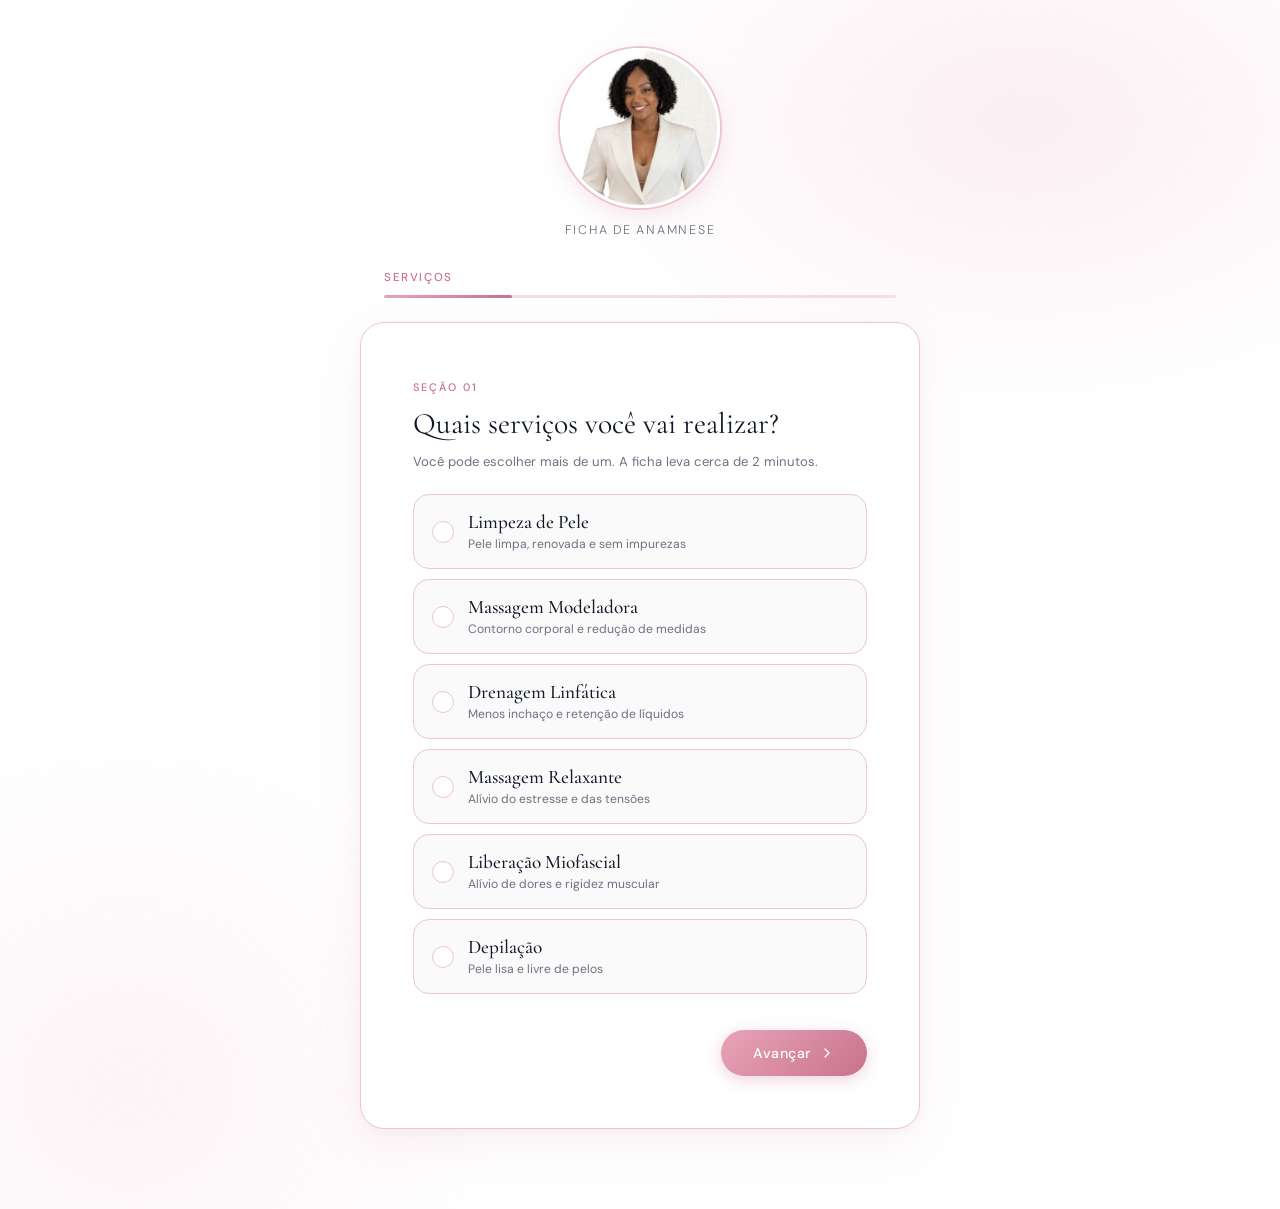
==== index.html @ cd848092 "Troca a logomarca do topo pela foto - Foto em círculo no mesmo tamanho da logo (160px), com borda ro" ====
<!DOCTYPE html>
<html lang="pt-BR">
<head>
  <meta charset="UTF-8" />
  <meta name="viewport" content="width=device-width, initial-scale=1.0" />
  <title>Anamnese — Viva Mais Bella</title>
  <link rel="preconnect" href="https://fonts.googleapis.com" />
  <link rel="preconnect" href="https://fonts.gstatic.com" crossorigin />
  <link href="https://fonts.googleapis.com/css2?family=Cormorant+Garamond:ital,wght@0,300;0,400;0,500;1,300;1,400&family=DM+Sans:wght@300;400;500&display=swap" rel="stylesheet" />
  <link rel="stylesheet" href="css/style.css" />
</head>
<body>
<div class="shell">

  <!-- HEADER -->
  <header>
    <img src="img/foto.jpg" alt="Viva Mais Bella" class="logo-img foto-img" />
    <p>Ficha de Anamnese</p>
    <p class="header-servicos" id="headerServicos"></p>
  </header>

  <!-- PROGRESS -->
  <div class="progress-wrap">
    <div class="progress-meta">
      <span class="progress-label" id="sectionName">Serviços</span>
      <span class="progress-count" id="stepCount"></span>
    </div>
    <div class="progress-track">
      <div class="progress-fill" id="progressFill" style="width:25%"></div>
    </div>
  </div>

  <!-- FORM -->
  <main>
    <div class="card" id="formCard">

      <!-- STEP 1 — Serviços -->
      <div class="step active" id="step1">
        <span class="section-tag">Seção 01</span>
        <h2>Quais serviços você vai realizar?</h2>
        <p class="step-hint">Você pode escolher mais de um. A ficha leva cerca de 2 minutos.</p>
        <div class="servicos-grid" id="servicosGrid"></div>
        <div class="btn-row">
          <button class="btn-next" onclick="avancar()">
            Avançar
            <svg viewBox="0 0 24 24" fill="none" stroke="currentColor" stroke-width="2" stroke-linecap="round" stroke-linejoin="round"><polyline points="9 18 15 12 9 6"/></svg>
          </button>
        </div>
      </div>

      <!-- STEP 2 — Dados Pessoais -->
      <div class="step" id="step2">
        <span class="section-tag">Seção 02</span>
        <h2>Dados Pessoais</h2>
        <div class="fields">
          <div class="field">
            <label>Nome completo <span class="req">*</span></label>
            <input type="text" id="nome" placeholder="Seu nome completo" autocomplete="name" />
          </div>
          <div class="field">
            <label>Idade <span class="req">*</span></label>
            <input type="number" id="idade" placeholder="Ex: 32" min="1" max="120" />
          </div>
          <div class="field">
            <label>Telefone / WhatsApp <span class="req">*</span></label>
            <input type="tel" id="telefone" placeholder="(85) 9 0000-0000" />
          </div>

          <div class="field-row-2">
            <div class="field">
              <label>Peso (kg)</label>
              <input type="number" id="peso" placeholder="Ex: 65" min="30" max="300" step="0.1" oninput="calcIMC()" />
            </div>
            <div class="field">
              <label>Altura (cm)</label>
              <input type="number" id="altura" placeholder="Ex: 165" min="100" max="250" oninput="calcIMC()" />
            </div>
          </div>
          <div class="imc-result" id="imcResult" style="display:none;">
            <span class="imc-label">IMC calculado:</span>
            <span class="imc-value" id="imcValue"></span>
            <span class="imc-class" id="imcClass"></span>
          </div>

        </div>
        <div class="btn-row">
          <button class="btn-back" onclick="voltar()">
            <svg viewBox="0 0 24 24" fill="none" stroke="currentColor" stroke-width="2" stroke-linecap="round" stroke-linejoin="round"><polyline points="15 18 9 12 15 6"/></svg>
            Voltar
          </button>
          <button class="btn-next" onclick="avancar()">
            Avançar
            <svg viewBox="0 0 24 24" fill="none" stroke="currentColor" stroke-width="2" stroke-linecap="round" stroke-linejoin="round"><polyline points="9 18 15 12 9 6"/></svg>
          </button>
        </div>
      </div>

      <!-- STEP 3 — Ficha Geral -->
      <div class="step" id="step3">
        <span class="section-tag">Seção 03</span>
        <h2>Ficha Geral de Saúde</h2>
        <p class="incentivo"></p>
        <div class="fields">
          <div id="fichaGeral" class="fields"></div>
        </div>
        <div class="btn-row">
          <button class="btn-back" onclick="voltar()">
            <svg viewBox="0 0 24 24" fill="none" stroke="currentColor" stroke-width="2" stroke-linecap="round" stroke-linejoin="round"><polyline points="15 18 9 12 15 6"/></svg>
            Voltar
          </button>
          <button class="btn-next" onclick="avancar()">
            Avançar
            <svg viewBox="0 0 24 24" fill="none" stroke="currentColor" stroke-width="2" stroke-linecap="round" stroke-linejoin="round"><polyline points="9 18 15 12 9 6"/></svg>
          </button>
        </div>
      </div>

      <!-- STEP 4 — Perguntas do serviço -->
      <div class="step" id="step4">
        <span class="section-tag">Seção 04</span>
        <h2>Sobre o seu atendimento</h2>
        <p class="incentivo"></p>
        <div class="fields">
          <div id="perguntasServicos" class="fields"></div>

          <div class="pagina" id="paginaFinal" data-titulo="Finalização">
          <div class="field produtos-field" id="produtosField" style="display:none;">
            <div class="produtos-banner">
              <div class="produtos-banner-icon">💧</div>
              <div class="produtos-banner-text">
                <strong>Você gostaria de conhecer alguns produtos que vão te ajudar no seu estágio de retenção hídrica e sobrepeso?</strong>
                <span>Nossa consultora pode te indicar soluções personalizadas.</span>
              </div>
            </div>
            <div class="pills" style="margin-top: 12px;">
              <label class="pill"><input type="radio" name="interesseProdutos" value="Sim" data-cond="condProdutos" /><label>Sim, quero conhecer!</label></label>
              <label class="pill"><input type="radio" name="interesseProdutos" value="Não" data-cond="condProdutos" /><label>Não, obrigada</label></label>
            </div>
            <div class="conditional" id="condProdutos">
              <div class="parabens-msg" style="font-size: 0.95rem; font-family: 'DM Sans', sans-serif; font-style: normal; font-weight: 500; color: #1a1a1a;">Ótimo! Nossa consultora vai te apresentar opções personalizadas para você 💜</div>
            </div>
          </div>

          <label class="consent">
            <input type="checkbox" id="consentimento" name="consentimento" value="Aceito" />
            <span>Declaro que as informações prestadas nesta ficha são verdadeiras e que não omiti nenhuma condição de saúde. Autorizo a Viva Mais Bella a utilizar estes dados exclusivamente para avaliação e realização do meu atendimento, conforme a Lei Geral de Proteção de Dados (Lei 13.709/2018). Estou ciente de que devo comunicar qualquer alteração no meu estado de saúde. <span class="req">*</span></span>
          </label>
          <div class="field assinatura-field">
            <label>Digite seu nome completo como assinatura <span class="req">*</span></label>
            <input type="text" id="assinatura" placeholder="Seu nome completo" autocomplete="name" />
          </div>
          </div>
        </div>
        <div class="btn-row">
          <button class="btn-back" onclick="voltar()">
            <svg viewBox="0 0 24 24" fill="none" stroke="currentColor" stroke-width="2" stroke-linecap="round" stroke-linejoin="round"><polyline points="15 18 9 12 15 6"/></svg>
            Voltar
          </button>
          <button class="btn-next" onclick="avancar()">
            <span id="btnFinalLabel">Avançar</span>
            <svg viewBox="0 0 24 24" fill="none" stroke="currentColor" stroke-width="2" stroke-linecap="round" stroke-linejoin="round"><polyline points="9 18 15 12 9 6"/></svg>
          </button>
        </div>
      </div>

      <!-- STEP CONFIRM -->
      <div class="step" id="stepConfirm">
        <div class="confirm-header">
          <div class="confirm-icon">
            <svg viewBox="0 0 24 24"><polyline points="20 6 9 17 4 12"/></svg>
          </div>
          <h2>Tudo pronto!</h2>
          <p>Revise suas respostas abaixo e envie pelo WhatsApp para a Viva Mais Bella. Se quiser, envie também a ficha em PDF.</p>
        </div>

        <div class="summary" id="summaryContent"></div>

        <div class="btn-row">
          <button class="btn-back" onclick="voltar()">
            <svg viewBox="0 0 24 24" fill="none" stroke="currentColor" stroke-width="2" stroke-linecap="round" stroke-linejoin="round"><polyline points="15 18 9 12 15 6"/></svg>
            Editar
          </button>
          <button class="btn-whatsapp" onclick="sendWhatsApp()">
            <svg viewBox="0 0 24 24" xmlns="http://www.w3.org/2000/svg"><path d="M17.472 14.382c-.297-.149-1.758-.867-2.03-.967-.273-.099-.471-.148-.67.15-.197.297-.767.966-.94 1.164-.173.199-.347.223-.644.075-.297-.15-1.255-.463-2.39-1.475-.883-.788-1.48-1.761-1.653-2.059-.173-.297-.018-.458.13-.606.134-.133.298-.347.446-.52.149-.174.198-.298.298-.497.099-.198.05-.371-.025-.52-.075-.149-.669-1.612-.916-2.207-.242-.579-.487-.5-.669-.51-.173-.008-.371-.01-.57-.01-.198 0-.52.074-.792.372-.272.297-1.04 1.016-1.04 2.479 0 1.462 1.065 2.875 1.213 3.074.149.198 2.096 3.2 5.077 4.487.709.306 1.262.489 1.694.625.712.227 1.36.195 1.871.118.571-.085 1.758-.719 2.006-1.413.248-.694.248-1.289.173-1.413-.074-.124-.272-.198-.57-.347m-5.421 7.403h-.004a9.87 9.87 0 01-5.031-1.378l-.361-.214-3.741.982.998-3.648-.235-.374a9.86 9.86 0 01-1.51-5.26c.001-5.45 4.436-9.884 9.888-9.884 2.64 0 5.122 1.03 6.988 2.898a9.825 9.825 0 012.893 6.994c-.003 5.45-4.437 9.884-9.885 9.884m8.413-18.297A11.815 11.815 0 0012.05 0C5.495 0 .16 5.335.157 11.892c0 2.096.547 4.142 1.588 5.945L.057 24l6.305-1.654a11.882 11.882 0 005.683 1.448h.005c6.554 0 11.89-5.335 11.893-11.893a11.821 11.821 0 00-3.48-8.413z"/></svg>
            Enviar pelo WhatsApp
          </button>
        </div>
        <button class="btn-pdf" id="btnPdf" onclick="enviarPDF()">
          <svg viewBox="0 0 24 24" fill="none" stroke="currentColor" stroke-width="2" stroke-linecap="round" stroke-linejoin="round"><path d="M14 2H6a2 2 0 0 0-2 2v16a2 2 0 0 0 2 2h12a2 2 0 0 0 2-2V8z"/><polyline points="14 2 14 8 20 8"/><line x1="12" y1="12" x2="12" y2="18"/><polyline points="9 15 12 18 15 15"/></svg>
          <span>Enviar ficha em PDF</span>
        </button>
      </div>

    </div><!-- /.card -->
  </main>

</div><!-- /.shell -->

<!-- AVISO DE PERGUNTAS EM BRANCO -->
<div class="modal" id="modalBranco" role="dialog" aria-modal="true" aria-labelledby="modalBrancoTitulo">
  <div class="modal-box">
    <h3 id="modalBrancoTitulo">Ficaram perguntas sem resposta</h3>
    <p id="modalBrancoTexto"></p>
    <div class="modal-actions">
      <button class="btn-next" onclick="irParaPrimeiraEmBranco()">Voltar e responder</button>
      <button class="btn-back" onclick="continuarAssim()">Continuar assim</button>
    </div>
  </div>
</div>

<!-- TOAST -->
<div class="toast" id="toast"></div>

<script src="js/servicos.js"></script>
<script src="js/script.js"></script>
</body>
</html>
---- css/style.css ----
*, *::before, *::after { box-sizing: border-box; margin: 0; padding: 0; }

    :root {
      --rose: #e8a4b8;
      --rose-light: #f5dce6;
      --rose-pale: #fdf0f5;
      --rose-deep: #c8728e;
      --rose-border: #ecc5d4;
      --white: #ffffff;
      --off-white: #fafafa;
      --gray-100: #f4f4f5;
      --gray-300: #d1d5db;
      --gray-500: #6b7280;
      --gray-700: #374151;
      --gray-900: #111827;
      --radius: 16px;
      --radius-sm: 10px;
      --shadow: 0 1px 3px rgba(200,114,142,0.08), 0 8px 32px rgba(200,114,142,0.10);
      --shadow-card: 0 2px 8px rgba(200,114,142,0.06), 0 16px 48px rgba(200,114,142,0.10);
    }

    html, body {
      height: 100%;
      font-family: 'DM Sans', sans-serif;
      background: var(--white);
      color: var(--gray-900);
      -webkit-font-smoothing: antialiased;
    }

    /* ─── LAYOUT ─── */
    .shell {
      min-height: 100vh;
      display: flex;
      flex-direction: column;
      background:
        radial-gradient(ellipse 60% 40% at 80% 10%, rgba(232,164,184,0.18) 0%, transparent 60%),
        radial-gradient(ellipse 50% 50% at 10% 90%, rgba(232,164,184,0.12) 0%, transparent 60%),
        var(--white);
    }

    /* ─── HEADER ─── */
    header {
      text-align: center;
      padding: 48px 24px 0;
    }

    .logo-img {
      width: auto;
      height: 160px;
      object-fit: contain;
      display: block;
      margin: 0 auto 4px;
    }

    .foto-img {
      width: 160px;
      height: 160px;
      object-fit: cover;
      object-position: 50% 12%;
      border-radius: 50%;
      border: 3px solid var(--white);
      box-shadow: 0 0 0 2px var(--rose-border), 0 8px 24px rgba(200,114,142,0.18);
      margin-bottom: 14px;
    }

    header p {
      font-size: 0.78rem;
      color: var(--gray-500);
      letter-spacing: 0.14em;
      text-transform: uppercase;
      margin-top: 2px;
      font-weight: 300;
    }

    /* ─── PROGRESS ─── */
    .progress-wrap {
      padding: 32px 24px 0;
      max-width: 560px;
      margin: 0 auto;
      width: 100%;
    }

    .progress-meta {
      display: flex;
      justify-content: space-between;
      align-items: center;
      margin-bottom: 10px;
    }

    .progress-label {
      font-size: 0.72rem;
      letter-spacing: 0.14em;
      text-transform: uppercase;
      color: var(--rose-deep);
      font-weight: 500;
    }

    .progress-count {
      font-size: 0.72rem;
      color: var(--gray-500);
      letter-spacing: 0.06em;
    }

    .progress-track {
      width: 100%;
      height: 3px;
      background: var(--rose-light);
      border-radius: 99px;
      overflow: hidden;
    }

    .progress-fill {
      height: 100%;
      background: linear-gradient(90deg, var(--rose), var(--rose-deep));
      border-radius: 99px;
      transition: width 0.5s cubic-bezier(.4,0,.2,1);
    }

    /* ─── CARD ─── */
    main {
      flex: 1;
      display: flex;
      align-items: flex-start;
      justify-content: center;
      padding: 24px 24px 80px;
    }

    .card {
      background: var(--white);
      border: 1px solid var(--rose-border);
      border-radius: 24px;
      box-shadow: var(--shadow-card);
      padding: clamp(32px, 6vw, 52px);
      width: 100%;
      max-width: 560px;
      animation: cardIn 0.4s cubic-bezier(.4,0,.2,1);
    }

    @keyframes cardIn {
      from { opacity: 0; transform: translateY(18px); }
      to   { opacity: 1; transform: translateY(0); }
    }

    .section-tag {
      display: inline-block;
      font-size: 0.68rem;
      letter-spacing: 0.18em;
      text-transform: uppercase;
      color: var(--rose-deep);
      font-weight: 500;
      margin-bottom: 12px;
    }

    .card h2 {
      font-family: 'Cormorant Garamond', serif;
      font-weight: 400;
      font-size: clamp(1.45rem, 3.5vw, 1.85rem);
      line-height: 1.25;
      color: var(--gray-900);
      margin-bottom: 32px;
    }

    /* ─── FORM FIELDS ─── */
    .fields { display: flex; flex-direction: column; gap: 22px; }

    .field { display: flex; flex-direction: column; gap: 7px; }

    .field label {
      font-size: 1rem;
      font-weight: 500;
      line-height: 1.4;
      letter-spacing: 0.01em;
      color: var(--gray-700);
    }

    .field label .req { color: var(--rose-deep); margin-left: 2px; font-size: 0.75rem; }

    input[type="text"],
    input[type="number"],
    input[type="tel"],
    textarea {
      width: 100%;
      border: 1.5px solid var(--rose-border);
      border-radius: var(--radius-sm);
      padding: 12px 16px;
      font-family: 'DM Sans', sans-serif;
      font-size: 0.92rem;
      color: var(--gray-900);
      background: var(--off-white);
      outline: none;
      transition: border-color 0.2s, box-shadow 0.2s, background 0.2s;
      resize: none;
    }

    input[type="text"]:focus,
    input[type="number"]:focus,
    input[type="tel"]:focus,
    textarea:focus {
      border-color: var(--rose);
      background: var(--white);
      box-shadow: 0 0 0 3px rgba(232,164,184,0.18);
    }

    textarea { min-height: 100px; line-height: 1.55; }

    input::placeholder, textarea::placeholder { color: var(--gray-300); }

    /* ─── RADIO / CHECK PILLS ─── */
    .pills { display: flex; flex-wrap: wrap; gap: 8px; }

    .pill input { display: none; }

    .pill label {
      display: inline-block;
      padding: 9px 18px;
      border: 1.5px solid var(--rose-border);
      border-radius: 99px;
      font-size: 0.92rem;
      font-weight: 400;
      color: var(--gray-700);
      cursor: pointer;
      background: var(--off-white);
      transition: all 0.18s;
      user-select: none;
    }

    .pill input:checked + label {
      background: linear-gradient(135deg, var(--rose-light), rgba(232,164,184,0.35));
      border-color: var(--rose);
      color: var(--rose-deep);
      font-weight: 500;
      box-shadow: 0 2px 8px rgba(200,114,142,0.15);
    }

    .pill label:hover { border-color: var(--rose); background: var(--rose-pale); }

    /* ─── 2-COL FIELD ROW ─── */
    .field-row-2 {
      display: grid;
      grid-template-columns: 1fr 1fr;
      gap: 16px;
    }

    /* ─── IMC RESULT ─── */
    .imc-result {
      display: flex;
      align-items: center;
      gap: 8px;
      padding: 10px 16px;
      background: linear-gradient(135deg, var(--rose-pale), rgba(232,164,184,0.12));
      border: 1.5px solid var(--rose-border);
      border-radius: var(--radius-sm);
      flex-wrap: wrap;
    }

    .imc-label {
      font-size: 0.78rem;
      color: var(--gray-500);
    }

    .imc-value {
      font-size: 0.92rem;
      font-weight: 600;
      color: var(--rose-deep);
      font-family: 'Cormorant Garamond', serif;
      font-size: 1.1rem;
    }

    .imc-class {
      font-size: 0.75rem;
      color: var(--gray-700);
      background: var(--rose-light);
      padding: 3px 10px;
      border-radius: 99px;
    }

    /* ─── PRODUTOS BANNER ─── */
    .produtos-banner {
      display: flex;
      align-items: flex-start;
      gap: 14px;
      padding: 16px 18px;
      background: linear-gradient(135deg, rgba(232,164,184,0.14), rgba(200,114,142,0.08));
      border: 1.5px solid var(--rose-border);
      border-radius: var(--radius-sm);
    }

    .produtos-banner-icon {
      font-size: 1.6rem;
      line-height: 1;
      flex-shrink: 0;
      margin-top: 2px;
    }

    .produtos-banner-text {
      display: flex;
      flex-direction: column;
      gap: 4px;
    }

    .produtos-banner-text strong {
      font-size: 0.84rem;
      font-weight: 500;
      color: var(--gray-900);
      line-height: 1.45;
    }

    .produtos-banner-text span {
      font-size: 0.75rem;
      color: var(--gray-500);
    }

    /* ─── SERVIÇOS ─── */
    header .header-servicos {
      margin-top: 8px;
      font-size: 0.74rem;
      letter-spacing: 0.06em;
      text-transform: none;
      color: var(--rose-deep);
      font-weight: 400;
    }

    .header-servicos:empty { display: none; }

    .step-hint {
      margin: -22px 0 24px;
      font-size: 0.82rem;
      color: var(--gray-500);
    }

    .servicos-grid { display: flex; flex-direction: column; gap: 10px; }

    .servico-card {
      display: flex;
      align-items: center;
      gap: 14px;
      padding: 16px 18px;
      border: 1.5px solid var(--rose-border);
      border-radius: var(--radius);
      background: var(--off-white);
      cursor: pointer;
      user-select: none;
      transition: all 0.18s;
    }

    .servico-card:hover { border-color: var(--rose); background: var(--rose-pale); }

    .servico-card input { display: none; }

    .servico-check {
      width: 22px; height: 22px;
      flex-shrink: 0;
      border: 1.5px solid var(--rose-border);
      border-radius: 50%;
      background: var(--white);
      display: flex; align-items: center; justify-content: center;
      transition: all 0.18s;
    }

    .servico-check::after {
      content: '';
      width: 6px; height: 11px;
      border: solid white;
      border-width: 0 2px 2px 0;
      transform: rotate(45deg) translate(-1px, -1px);
      opacity: 0;
    }

    .servico-text { display: flex; flex-direction: column; gap: 2px; }

    .servico-nome {
      font-family: 'Cormorant Garamond', serif;
      font-size: 1.2rem;
      font-weight: 500;
      color: var(--gray-900);
      line-height: 1.2;
    }

    .servico-desc { font-size: 0.76rem; color: var(--gray-500); }

    .servico-card.selected {
      background: linear-gradient(135deg, var(--rose-light), rgba(232,164,184,0.30));
      border-color: var(--rose);
      box-shadow: 0 2px 10px rgba(200,114,142,0.15);
    }

    .servico-card.selected .servico-check {
      background: linear-gradient(135deg, var(--rose), var(--rose-deep));
      border-color: var(--rose-deep);
    }

    .servico-card.selected .servico-check::after { opacity: 1; }

    .servico-card.selected .servico-nome { color: var(--rose-deep); }

    .servico-bloco {
      border-top: 1px solid var(--rose-border);
      padding-top: 20px;
    }

    .servico-bloco-title {
      font-family: 'Cormorant Garamond', serif;
      font-size: 1.25rem;
      font-style: italic;
      color: var(--rose-deep);
      margin-bottom: 16px;
    }

    /* ─── TERMO DE CONSENTIMENTO ─── */
    .consent {
      display: flex;
      align-items: flex-start;
      gap: 12px;
      padding: 16px 18px;
      background: var(--rose-pale);
      border: 1.5px solid var(--rose-border);
      border-radius: var(--radius-sm);
      font-size: 0.88rem;
      line-height: 1.55;
      color: var(--gray-700);
      cursor: pointer;
    }

    .consent input {
      flex-shrink: 0;
      width: 18px; height: 18px;
      margin-top: 2px;
      accent-color: var(--rose-deep);
      cursor: pointer;
    }

    .consent .req { color: var(--rose-deep); }

    /* ─── CONDITIONAL FIELD ─── */
    .conditional {
      overflow: hidden;
      max-height: 0;
      opacity: 0;
      transition: max-height 0.35s cubic-bezier(.4,0,.2,1), opacity 0.3s ease, margin 0.3s;
      margin-top: 0;
    }

    .conditional.visible {
      max-height: 200px;
      opacity: 1;
      margin-top: 4px;
    }

    .parabens-msg {
      display: inline-block;
      margin-top: 10px;
      padding: 12px 20px;
      background: linear-gradient(135deg, var(--rose-pale), var(--rose-light));
      border: 1.5px solid var(--rose-border);
      border-radius: var(--radius-sm);
      font-family: 'Cormorant Garamond', serif;
      font-size: 1.1rem;
      font-style: italic;
      color: #1a1a1a;
      letter-spacing: 0.02em;
    }

    /* ─── BUTTONS ─── */
    .btn-row {
      display: flex;
      gap: 12px;
      margin-top: 36px;
      align-items: center;
    }

    .btn-back {
      display: flex;
      align-items: center;
      gap: 6px;
      background: none;
      border: none;
      color: var(--gray-500);
      font-family: 'DM Sans', sans-serif;
      font-size: 0.85rem;
      cursor: pointer;
      padding: 8px 0;
      transition: color 0.15s;
    }

    .btn-back:hover { color: var(--rose-deep); }
    .btn-back svg { width: 16px; height: 16px; }

    .btn-next {
      margin-left: auto;
      display: inline-flex;
      align-items: center;
      gap: 8px;
      background: linear-gradient(135deg, var(--rose), var(--rose-deep));
      color: white;
      border: none;
      border-radius: 99px;
      padding: 14px 32px;
      font-family: 'DM Sans', sans-serif;
      font-size: 0.88rem;
      font-weight: 500;
      letter-spacing: 0.04em;
      cursor: pointer;
      box-shadow: 0 4px 16px rgba(200,114,142,0.30);
      transition: transform 0.15s, box-shadow 0.15s, opacity 0.15s;
    }

    .btn-next:hover {
      transform: translateY(-1px);
      box-shadow: 0 6px 24px rgba(200,114,142,0.40);
    }

    .btn-next:active { transform: translateY(0); }

    .btn-next svg { width: 16px; height: 16px; }

    .btn-whatsapp {
      margin-left: auto;
      display: inline-flex;
      align-items: center;
      gap: 10px;
      background: #25d366;
      color: white;
      border: none;
      border-radius: 99px;
      padding: 14px 32px;
      font-family: 'DM Sans', sans-serif;
      font-size: 0.88rem;
      font-weight: 500;
      cursor: pointer;
      box-shadow: 0 4px 16px rgba(37,211,102,0.28);
      transition: transform 0.15s, box-shadow 0.15s;
    }

    .btn-whatsapp:hover {
      transform: translateY(-1px);
      box-shadow: 0 6px 24px rgba(37,211,102,0.40);
    }

    .btn-whatsapp svg { width: 18px; height: 18px; fill: white; }

    /* ─── CONFIRMATION SCREEN ─── */
    .confirm-header {
      text-align: center;
      margin-bottom: 32px;
    }

    .confirm-icon {
      width: 64px; height: 64px;
      border-radius: 50%;
      background: linear-gradient(135deg, var(--rose-light), var(--rose));
      display: flex; align-items: center; justify-content: center;
      margin: 0 auto 20px;
    }

    .confirm-icon svg { width: 28px; height: 28px; stroke: white; fill: none; stroke-width: 2; stroke-linecap: round; stroke-linejoin: round; }

    .confirm-header h2 {
      font-family: 'Cormorant Garamond', serif;
      font-weight: 400;
      font-size: 1.7rem;
      color: var(--gray-900);
      margin-bottom: 8px;
    }

    .confirm-header p {
      font-size: 0.85rem;
      color: var(--gray-500);
      line-height: 1.6;
    }

    .summary { display: flex; flex-direction: column; gap: 0; }

    .summary-section {
      border-top: 1px solid var(--rose-border);
      padding: 16px 0;
    }

    .summary-section:last-child { border-bottom: 1px solid var(--rose-border); }

    .summary-section-title {
      font-size: 0.68rem;
      letter-spacing: 0.16em;
      text-transform: uppercase;
      color: var(--rose-deep);
      font-weight: 500;
      margin-bottom: 10px;
    }

    .summary-row {
      display: flex;
      gap: 12px;
      margin-bottom: 6px;
      align-items: baseline;
    }

    .summary-q {
      font-size: 0.78rem;
      color: var(--gray-500);
      min-width: 160px;
      flex-shrink: 0;
      line-height: 1.45;
    }

    .summary-a {
      font-size: 0.82rem;
      color: var(--gray-800);
      font-weight: 500;
      line-height: 1.45;
    }

    /* ─── TOAST ─── */
    .toast {
      position: fixed;
      bottom: 28px; left: 50%;
      transform: translateX(-50%) translateY(80px);
      background: var(--gray-900);
      color: white;
      font-size: 0.82rem;
      padding: 12px 24px;
      border-radius: 99px;
      letter-spacing: 0.03em;
      opacity: 0;
      transition: transform 0.35s cubic-bezier(.4,0,.2,1), opacity 0.35s;
      z-index: 100;
      pointer-events: none;
      white-space: nowrap;
    }

    .toast.show {
      transform: translateX(-50%) translateY(0);
      opacity: 1;
    }

    /* ─── HIDE/SHOW ─── */
    .step { display: none; }
    .step.active { display: block; }

    /* ─── RESPONSIVE ─── */
    @media (max-width: 480px) {
      .card { padding: 28px 22px; border-radius: 20px; }
      .summary-q { min-width: 110px; font-size: 0.73rem; }
      .btn-row { flex-wrap: wrap; }
      .btn-whatsapp, .btn-next { margin-left: 0; width: 100%; justify-content: center; }
      .btn-back { order: -1; }
    }

    /* ─── PÁGINAS DE 3 EM 3 ─── */
    .pagina { display: none; }
    .pagina.active { display: block; animation: cardIn 0.3s cubic-bezier(.4,0,.2,1); }
    .pagina > .servico-bloco-title { margin-bottom: 20px; }

    /* ─── TEMAS, INCENTIVO E "NENHUMA DAS ANTERIORES" ─── */
    .tema-title {
      font-family: 'Cormorant Garamond', serif;
      font-size: 1.3rem;
      font-style: italic;
      color: var(--rose-deep);
      margin-bottom: 20px;
    }

    .incentivo {
      margin: -18px 0 24px;
      font-size: 0.92rem;
      color: var(--gray-700);
    }

    .incentivo:empty { display: none; }

    .btn-nenhuma {
      margin-top: 24px;
      width: 100%;
      padding: 12px 18px;
      border: 1.5px dashed var(--rose);
      border-radius: 99px;
      background: var(--rose-pale);
      color: var(--rose-deep);
      font-family: 'DM Sans', sans-serif;
      font-size: 0.92rem;
      font-weight: 500;
      cursor: pointer;
      transition: background 0.15s, border-style 0.15s;
    }

    .btn-nenhuma:hover { background: var(--rose-light); border-style: solid; }

    .field.em-branco > label::after {
      content: 'Sem resposta';
      margin-left: 8px;
      padding: 2px 8px;
      border-radius: 99px;
      background: var(--rose-light);
      color: var(--rose-deep);
      font-size: 0.7rem;
      font-weight: 500;
      vertical-align: middle;
    }

    .assinatura-field { margin-top: 4px; }

    /* ─── AVISO DE PERGUNTAS EM BRANCO ─── */
    .modal {
      position: fixed; inset: 0;
      display: none;
      align-items: center; justify-content: center;
      padding: 24px;
      background: rgba(17,24,39,0.45);
      z-index: 200;
    }

    .modal.show { display: flex; }

    .modal-box {
      width: 100%; max-width: 400px;
      background: var(--white);
      border-radius: 20px;
      padding: 28px 24px 22px;
      box-shadow: var(--shadow-card);
      animation: cardIn 0.25s cubic-bezier(.4,0,.2,1);
    }

    .modal-box h3 {
      font-family: 'Cormorant Garamond', serif;
      font-weight: 500;
      font-size: 1.45rem;
      margin-bottom: 8px;
    }

    .modal-box p { font-size: 0.92rem; color: var(--gray-700); line-height: 1.55; }

    .modal-actions { display: flex; flex-direction: column; gap: 8px; margin-top: 22px; }
    .modal-actions .btn-next { margin-left: 0; justify-content: center; }
    .modal-actions .btn-back { justify-content: center; }

    /* ─── ATENÇÃO NO RESUMO E BOTÃO PDF ─── */
    .summary-destaque {
      background: var(--rose-pale);
      border: 1.5px solid var(--rose);
      border-radius: var(--radius-sm);
      padding: 14px 16px;
      margin-bottom: 12px;
    }

    .summary-destaque + .summary-section { border-top: none; }

    .btn-pdf {
      margin-top: 12px;
      width: 100%;
      display: inline-flex; align-items: center; justify-content: center; gap: 8px;
      padding: 13px 24px;
      border: 1.5px solid var(--rose);
      border-radius: 99px;
      background: var(--white);
      color: var(--rose-deep);
      font-family: 'DM Sans', sans-serif;
      font-size: 0.88rem;
      font-weight: 500;
      cursor: pointer;
      transition: background 0.15s;
    }

    .btn-pdf:hover { background: var(--rose-pale); }
    .btn-pdf:disabled { opacity: 0.6; cursor: wait; }
    .btn-pdf svg { width: 18px; height: 18px; }
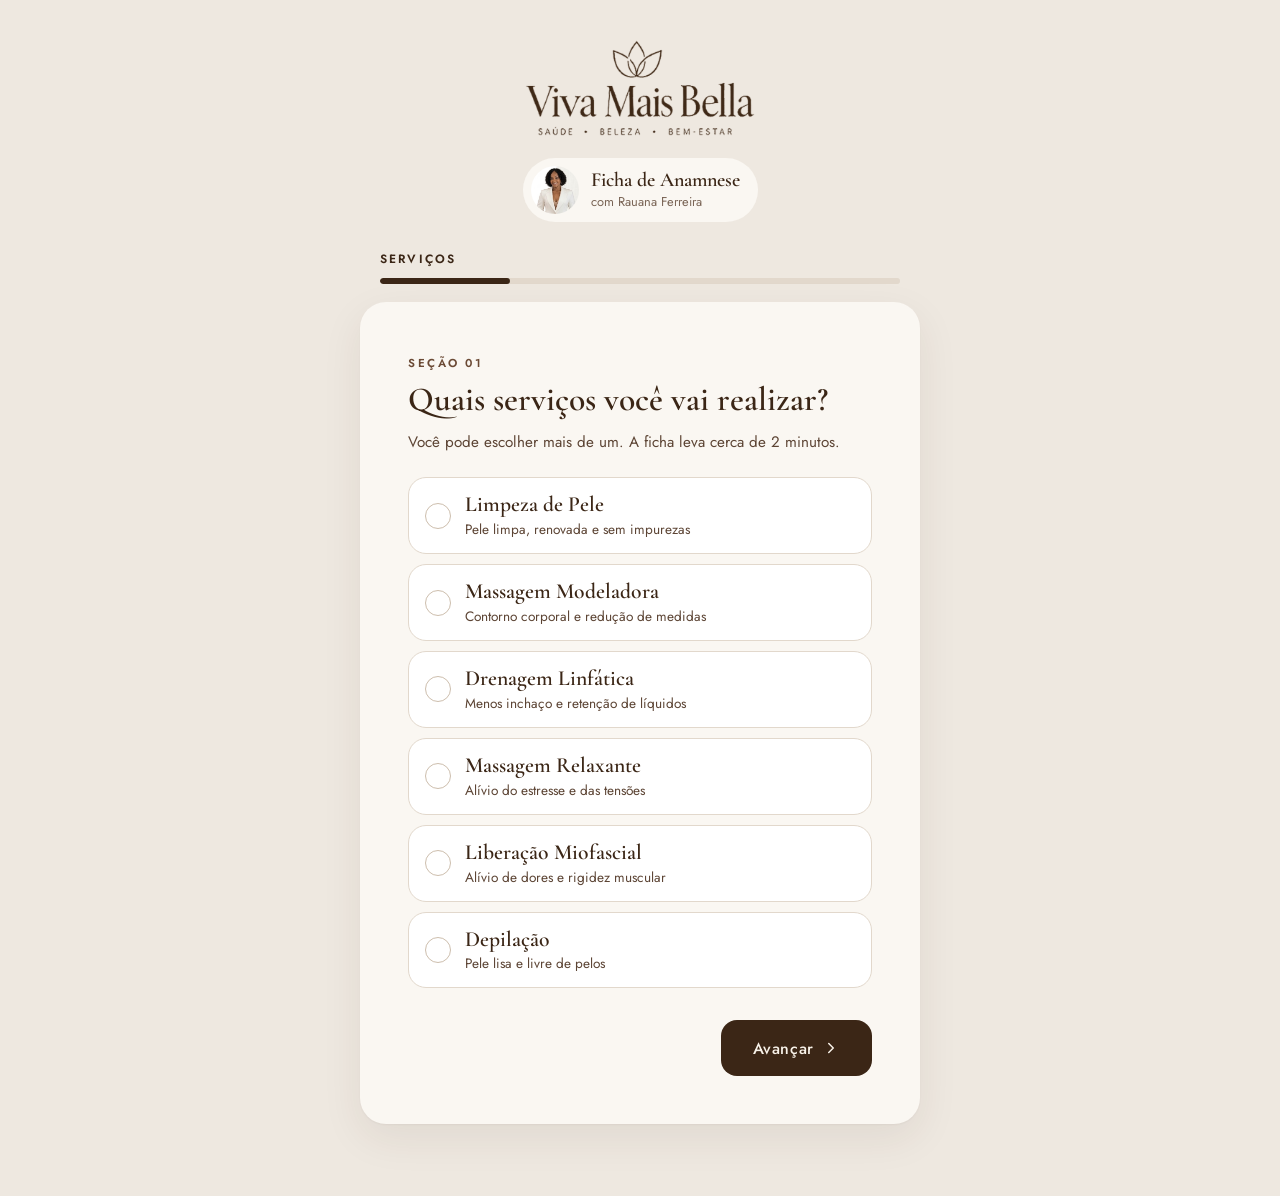
==== commit 80c7f5fa: "Aplica a identidade visual do app de acompanhamento na ficha - Paleta Linho (cacau, caramelo, linho)" ====
--- a/index.html
+++ b/index.html
@@ -1,12 +1,12 @@
 <!DOCTYPE html>
-<html lang="pt-BR">
+<html lang="pt-BR" data-paleta="linho">
 <head>
   <meta charset="UTF-8" />
   <meta name="viewport" content="width=device-width, initial-scale=1.0" />
   <title>Anamnese — Viva Mais Bella</title>
   <link rel="preconnect" href="https://fonts.googleapis.com" />
   <link rel="preconnect" href="https://fonts.gstatic.com" crossorigin />
-  <link href="https://fonts.googleapis.com/css2?family=Cormorant+Garamond:ital,wght@0,300;0,400;0,500;1,300;1,400&family=DM+Sans:wght@300;400;500&display=swap" rel="stylesheet" />
+  <link href="https://fonts.googleapis.com/css2?family=Cormorant+Garamond:ital,wght@0,500;0,600;0,700;1,500;1,600&family=Jost:wght@400;500;600&display=swap" rel="stylesheet" />
   <link rel="stylesheet" href="css/style.css" />
 </head>
 <body>
@@ -14,8 +14,15 @@
 
   <!-- HEADER -->
   <header>
-    <img src="img/foto.jpg" alt="Viva Mais Bella" class="logo-img foto-img" />
-    <p>Ficha de Anamnese</p>
+    <img src="img/logo-vmb.png" alt="Viva Mais Bella — Saúde, Beleza, Bem-estar" class="marca-img marca-clara" />
+    <img src="img/logo-vmb-claro.png" alt="Viva Mais Bella — Saúde, Beleza, Bem-estar" class="marca-img marca-escura" />
+    <div class="header-terapeuta">
+      <img src="img/foto.jpg" alt="Rauana Ferreira" class="foto-img" />
+      <div class="header-terapeuta-texto">
+        <p class="header-titulo">Ficha de Anamnese</p>
+        <p class="header-sub">com Rauana Ferreira</p>
+      </div>
+    </div>
     <p class="header-servicos" id="headerServicos"></p>
   </header>
 
@@ -126,7 +133,7 @@
           <div class="pagina" id="paginaFinal" data-titulo="Finalização">
           <div class="field produtos-field" id="produtosField" style="display:none;">
             <div class="produtos-banner">
-              <div class="produtos-banner-icon">💧</div>
+              <div class="produtos-banner-icon"><svg viewBox="0 0 24 24" fill="none" stroke="currentColor" stroke-width="1.7" stroke-linecap="round" stroke-linejoin="round"><path d="M12 3.5c3 3.6 6 7.2 6 10.5a6 6 0 0 1-12 0c0-3.3 3-6.9 6-10.5z"/><path d="M9.5 14.5a2.6 2.6 0 0 0 2.5 2.5"/></svg></div>
               <div class="produtos-banner-text">
                 <strong>Você gostaria de conhecer alguns produtos que vão te ajudar no seu estágio de retenção hídrica e sobrepeso?</strong>
                 <span>Nossa consultora pode te indicar soluções personalizadas.</span>
@@ -137,7 +144,7 @@
               <label class="pill"><input type="radio" name="interesseProdutos" value="Não" data-cond="condProdutos" /><label>Não, obrigada</label></label>
             </div>
             <div class="conditional" id="condProdutos">
-              <div class="parabens-msg" style="font-size: 0.95rem; font-family: 'DM Sans', sans-serif; font-style: normal; font-weight: 500; color: #1a1a1a;">Ótimo! Nossa consultora vai te apresentar opções personalizadas para você 💜</div>
+              <div class="parabens-msg" style="font-size: 0.95rem; font-family: 'Jost', sans-serif; font-style: normal; font-weight: 500;">Ótimo! Nossa consultora vai te apresentar opções personalizadas para você.</div>
             </div>
           </div>
 
@@ -170,7 +177,7 @@
             <svg viewBox="0 0 24 24"><polyline points="20 6 9 17 4 12"/></svg>
           </div>
           <h2>Tudo pronto!</h2>
-          <p>Revise suas respostas abaixo e envie pelo WhatsApp para a Viva Mais Bella. Se quiser, envie também a ficha em PDF.</p>
+          <p>Revise suas respostas abaixo e toque em "Gerar PDF e enviar". Depois, escolha o WhatsApp e envie para a Viva Mais Bella.</p>
         </div>
 
         <div class="summary" id="summaryContent"></div>
@@ -180,15 +187,11 @@
             <svg viewBox="0 0 24 24" fill="none" stroke="currentColor" stroke-width="2" stroke-linecap="round" stroke-linejoin="round"><polyline points="15 18 9 12 15 6"/></svg>
             Editar
           </button>
-          <button class="btn-whatsapp" onclick="sendWhatsApp()">
-            <svg viewBox="0 0 24 24" xmlns="http://www.w3.org/2000/svg"><path d="M17.472 14.382c-.297-.149-1.758-.867-2.03-.967-.273-.099-.471-.148-.67.15-.197.297-.767.966-.94 1.164-.173.199-.347.223-.644.075-.297-.15-1.255-.463-2.39-1.475-.883-.788-1.48-1.761-1.653-2.059-.173-.297-.018-.458.13-.606.134-.133.298-.347.446-.52.149-.174.198-.298.298-.497.099-.198.05-.371-.025-.52-.075-.149-.669-1.612-.916-2.207-.242-.579-.487-.5-.669-.51-.173-.008-.371-.01-.57-.01-.198 0-.52.074-.792.372-.272.297-1.04 1.016-1.04 2.479 0 1.462 1.065 2.875 1.213 3.074.149.198 2.096 3.2 5.077 4.487.709.306 1.262.489 1.694.625.712.227 1.36.195 1.871.118.571-.085 1.758-.719 2.006-1.413.248-.694.248-1.289.173-1.413-.074-.124-.272-.198-.57-.347m-5.421 7.403h-.004a9.87 9.87 0 01-5.031-1.378l-.361-.214-3.741.982.998-3.648-.235-.374a9.86 9.86 0 01-1.51-5.26c.001-5.45 4.436-9.884 9.888-9.884 2.64 0 5.122 1.03 6.988 2.898a9.825 9.825 0 012.893 6.994c-.003 5.45-4.437 9.884-9.885 9.884m8.413-18.297A11.815 11.815 0 0012.05 0C5.495 0 .16 5.335.157 11.892c0 2.096.547 4.142 1.588 5.945L.057 24l6.305-1.654a11.882 11.882 0 005.683 1.448h.005c6.554 0 11.89-5.335 11.893-11.893a11.821 11.821 0 00-3.48-8.413z"/></svg>
-            Enviar pelo WhatsApp
-          </button>
-        </div>
-        <button class="btn-pdf" id="btnPdf" onclick="enviarPDF()">
-          <svg viewBox="0 0 24 24" fill="none" stroke="currentColor" stroke-width="2" stroke-linecap="round" stroke-linejoin="round"><path d="M14 2H6a2 2 0 0 0-2 2v16a2 2 0 0 0 2 2h12a2 2 0 0 0 2-2V8z"/><polyline points="14 2 14 8 20 8"/><line x1="12" y1="12" x2="12" y2="18"/><polyline points="9 15 12 18 15 15"/></svg>
-          <span>Enviar ficha em PDF</span>
-        </button>
+          <button class="btn-next" id="btnPdf" onclick="enviarPDF()">
+            <svg viewBox="0 0 24 24" fill="none" stroke="currentColor" stroke-width="2" stroke-linecap="round" stroke-linejoin="round"><path d="M14 2H6a2 2 0 0 0-2 2v16a2 2 0 0 0 2 2h12a2 2 0 0 0 2-2V8z"/><polyline points="14 2 14 8 20 8"/><line x1="12" y1="12" x2="12" y2="18"/><polyline points="9 15 12 18 15 15"/></svg>
+            <span>Gerar PDF e enviar</span>
+          </button>
+        </div>
       </div>
 
     </div><!-- /.card -->
--- a/css/style.css
+++ b/css/style.css
@@ -1,763 +1,817 @@
 *, *::before, *::after { box-sizing: border-box; margin: 0; padding: 0; }
 
-    :root {
-      --rose: #e8a4b8;
-      --rose-light: #f5dce6;
-      --rose-pale: #fdf0f5;
-      --rose-deep: #c8728e;
-      --rose-border: #ecc5d4;
-      --white: #ffffff;
-      --off-white: #fafafa;
-      --gray-100: #f4f4f5;
-      --gray-300: #d1d5db;
-      --gray-500: #6b7280;
-      --gray-700: #374151;
-      --gray-900: #111827;
-      --radius: 16px;
-      --radius-sm: 10px;
-      --shadow: 0 1px 3px rgba(200,114,142,0.08), 0 8px 32px rgba(200,114,142,0.10);
-      --shadow-card: 0 2px 8px rgba(200,114,142,0.06), 0 16px 48px rgba(200,114,142,0.10);
-    }
-
-    html, body {
-      height: 100%;
-      font-family: 'DM Sans', sans-serif;
-      background: var(--white);
-      color: var(--gray-900);
-      -webkit-font-smoothing: antialiased;
-    }
-
-    /* ─── LAYOUT ─── */
-    .shell {
-      min-height: 100vh;
-      display: flex;
-      flex-direction: column;
-      background:
-        radial-gradient(ellipse 60% 40% at 80% 10%, rgba(232,164,184,0.18) 0%, transparent 60%),
-        radial-gradient(ellipse 50% 50% at 10% 90%, rgba(232,164,184,0.12) 0%, transparent 60%),
-        var(--white);
-    }
-
-    /* ─── HEADER ─── */
-    header {
-      text-align: center;
-      padding: 48px 24px 0;
-    }
-
-    .logo-img {
-      width: auto;
-      height: 160px;
-      object-fit: contain;
-      display: block;
-      margin: 0 auto 4px;
-    }
-
-    .foto-img {
-      width: 160px;
-      height: 160px;
-      object-fit: cover;
-      object-position: 50% 12%;
-      border-radius: 50%;
-      border: 3px solid var(--white);
-      box-shadow: 0 0 0 2px var(--rose-border), 0 8px 24px rgba(200,114,142,0.18);
-      margin-bottom: 14px;
-    }
-
-    header p {
-      font-size: 0.78rem;
-      color: var(--gray-500);
-      letter-spacing: 0.14em;
-      text-transform: uppercase;
-      margin-top: 2px;
-      font-weight: 300;
-    }
-
-    /* ─── PROGRESS ─── */
-    .progress-wrap {
-      padding: 32px 24px 0;
-      max-width: 560px;
-      margin: 0 auto;
-      width: 100%;
-    }
-
-    .progress-meta {
-      display: flex;
-      justify-content: space-between;
-      align-items: center;
-      margin-bottom: 10px;
-    }
-
-    .progress-label {
-      font-size: 0.72rem;
-      letter-spacing: 0.14em;
-      text-transform: uppercase;
-      color: var(--rose-deep);
-      font-weight: 500;
-    }
-
-    .progress-count {
-      font-size: 0.72rem;
-      color: var(--gray-500);
-      letter-spacing: 0.06em;
-    }
-
-    .progress-track {
-      width: 100%;
-      height: 3px;
-      background: var(--rose-light);
-      border-radius: 99px;
-      overflow: hidden;
-    }
-
-    .progress-fill {
-      height: 100%;
-      background: linear-gradient(90deg, var(--rose), var(--rose-deep));
-      border-radius: 99px;
-      transition: width 0.5s cubic-bezier(.4,0,.2,1);
-    }
-
-    /* ─── CARD ─── */
-    main {
-      flex: 1;
-      display: flex;
-      align-items: flex-start;
-      justify-content: center;
-      padding: 24px 24px 80px;
-    }
-
-    .card {
-      background: var(--white);
-      border: 1px solid var(--rose-border);
-      border-radius: 24px;
-      box-shadow: var(--shadow-card);
-      padding: clamp(32px, 6vw, 52px);
-      width: 100%;
-      max-width: 560px;
-      animation: cardIn 0.4s cubic-bezier(.4,0,.2,1);
-    }
-
-    @keyframes cardIn {
-      from { opacity: 0; transform: translateY(18px); }
-      to   { opacity: 1; transform: translateY(0); }
-    }
-
-    .section-tag {
-      display: inline-block;
-      font-size: 0.68rem;
-      letter-spacing: 0.18em;
-      text-transform: uppercase;
-      color: var(--rose-deep);
-      font-weight: 500;
-      margin-bottom: 12px;
-    }
-
-    .card h2 {
-      font-family: 'Cormorant Garamond', serif;
-      font-weight: 400;
-      font-size: clamp(1.45rem, 3.5vw, 1.85rem);
-      line-height: 1.25;
-      color: var(--gray-900);
-      margin-bottom: 32px;
-    }
-
-    /* ─── FORM FIELDS ─── */
-    .fields { display: flex; flex-direction: column; gap: 22px; }
-
-    .field { display: flex; flex-direction: column; gap: 7px; }
-
-    .field label {
-      font-size: 1rem;
-      font-weight: 500;
-      line-height: 1.4;
-      letter-spacing: 0.01em;
-      color: var(--gray-700);
-    }
-
-    .field label .req { color: var(--rose-deep); margin-left: 2px; font-size: 0.75rem; }
-
-    input[type="text"],
-    input[type="number"],
-    input[type="tel"],
-    textarea {
-      width: 100%;
-      border: 1.5px solid var(--rose-border);
-      border-radius: var(--radius-sm);
-      padding: 12px 16px;
-      font-family: 'DM Sans', sans-serif;
-      font-size: 0.92rem;
-      color: var(--gray-900);
-      background: var(--off-white);
-      outline: none;
-      transition: border-color 0.2s, box-shadow 0.2s, background 0.2s;
-      resize: none;
-    }
-
-    input[type="text"]:focus,
-    input[type="number"]:focus,
-    input[type="tel"]:focus,
-    textarea:focus {
-      border-color: var(--rose);
-      background: var(--white);
-      box-shadow: 0 0 0 3px rgba(232,164,184,0.18);
-    }
-
-    textarea { min-height: 100px; line-height: 1.55; }
-
-    input::placeholder, textarea::placeholder { color: var(--gray-300); }
-
-    /* ─── RADIO / CHECK PILLS ─── */
-    .pills { display: flex; flex-wrap: wrap; gap: 8px; }
-
-    .pill input { display: none; }
-
-    .pill label {
-      display: inline-block;
-      padding: 9px 18px;
-      border: 1.5px solid var(--rose-border);
-      border-radius: 99px;
-      font-size: 0.92rem;
-      font-weight: 400;
-      color: var(--gray-700);
-      cursor: pointer;
-      background: var(--off-white);
-      transition: all 0.18s;
-      user-select: none;
-    }
-
-    .pill input:checked + label {
-      background: linear-gradient(135deg, var(--rose-light), rgba(232,164,184,0.35));
-      border-color: var(--rose);
-      color: var(--rose-deep);
-      font-weight: 500;
-      box-shadow: 0 2px 8px rgba(200,114,142,0.15);
-    }
-
-    .pill label:hover { border-color: var(--rose); background: var(--rose-pale); }
-
-    /* ─── 2-COL FIELD ROW ─── */
-    .field-row-2 {
-      display: grid;
-      grid-template-columns: 1fr 1fr;
-      gap: 16px;
-    }
-
-    /* ─── IMC RESULT ─── */
-    .imc-result {
-      display: flex;
-      align-items: center;
-      gap: 8px;
-      padding: 10px 16px;
-      background: linear-gradient(135deg, var(--rose-pale), rgba(232,164,184,0.12));
-      border: 1.5px solid var(--rose-border);
-      border-radius: var(--radius-sm);
-      flex-wrap: wrap;
-    }
-
-    .imc-label {
-      font-size: 0.78rem;
-      color: var(--gray-500);
-    }
-
-    .imc-value {
-      font-size: 0.92rem;
-      font-weight: 600;
-      color: var(--rose-deep);
-      font-family: 'Cormorant Garamond', serif;
-      font-size: 1.1rem;
-    }
-
-    .imc-class {
-      font-size: 0.75rem;
-      color: var(--gray-700);
-      background: var(--rose-light);
-      padding: 3px 10px;
-      border-radius: 99px;
-    }
-
-    /* ─── PRODUTOS BANNER ─── */
-    .produtos-banner {
-      display: flex;
-      align-items: flex-start;
-      gap: 14px;
-      padding: 16px 18px;
-      background: linear-gradient(135deg, rgba(232,164,184,0.14), rgba(200,114,142,0.08));
-      border: 1.5px solid var(--rose-border);
-      border-radius: var(--radius-sm);
-    }
-
-    .produtos-banner-icon {
-      font-size: 1.6rem;
-      line-height: 1;
-      flex-shrink: 0;
-      margin-top: 2px;
-    }
-
-    .produtos-banner-text {
-      display: flex;
-      flex-direction: column;
-      gap: 4px;
-    }
-
-    .produtos-banner-text strong {
-      font-size: 0.84rem;
-      font-weight: 500;
-      color: var(--gray-900);
-      line-height: 1.45;
-    }
-
-    .produtos-banner-text span {
-      font-size: 0.75rem;
-      color: var(--gray-500);
-    }
-
-    /* ─── SERVIÇOS ─── */
-    header .header-servicos {
-      margin-top: 8px;
-      font-size: 0.74rem;
-      letter-spacing: 0.06em;
-      text-transform: none;
-      color: var(--rose-deep);
-      font-weight: 400;
-    }
-
-    .header-servicos:empty { display: none; }
-
-    .step-hint {
-      margin: -22px 0 24px;
-      font-size: 0.82rem;
-      color: var(--gray-500);
-    }
-
-    .servicos-grid { display: flex; flex-direction: column; gap: 10px; }
-
-    .servico-card {
-      display: flex;
-      align-items: center;
-      gap: 14px;
-      padding: 16px 18px;
-      border: 1.5px solid var(--rose-border);
-      border-radius: var(--radius);
-      background: var(--off-white);
-      cursor: pointer;
-      user-select: none;
-      transition: all 0.18s;
-    }
-
-    .servico-card:hover { border-color: var(--rose); background: var(--rose-pale); }
-
-    .servico-card input { display: none; }
-
-    .servico-check {
-      width: 22px; height: 22px;
-      flex-shrink: 0;
-      border: 1.5px solid var(--rose-border);
-      border-radius: 50%;
-      background: var(--white);
-      display: flex; align-items: center; justify-content: center;
-      transition: all 0.18s;
-    }
-
-    .servico-check::after {
-      content: '';
-      width: 6px; height: 11px;
-      border: solid white;
-      border-width: 0 2px 2px 0;
-      transform: rotate(45deg) translate(-1px, -1px);
-      opacity: 0;
-    }
-
-    .servico-text { display: flex; flex-direction: column; gap: 2px; }
-
-    .servico-nome {
-      font-family: 'Cormorant Garamond', serif;
-      font-size: 1.2rem;
-      font-weight: 500;
-      color: var(--gray-900);
-      line-height: 1.2;
-    }
-
-    .servico-desc { font-size: 0.76rem; color: var(--gray-500); }
-
-    .servico-card.selected {
-      background: linear-gradient(135deg, var(--rose-light), rgba(232,164,184,0.30));
-      border-color: var(--rose);
-      box-shadow: 0 2px 10px rgba(200,114,142,0.15);
-    }
-
-    .servico-card.selected .servico-check {
-      background: linear-gradient(135deg, var(--rose), var(--rose-deep));
-      border-color: var(--rose-deep);
-    }
-
-    .servico-card.selected .servico-check::after { opacity: 1; }
-
-    .servico-card.selected .servico-nome { color: var(--rose-deep); }
-
-    .servico-bloco {
-      border-top: 1px solid var(--rose-border);
-      padding-top: 20px;
-    }
-
-    .servico-bloco-title {
-      font-family: 'Cormorant Garamond', serif;
-      font-size: 1.25rem;
-      font-style: italic;
-      color: var(--rose-deep);
-      margin-bottom: 16px;
-    }
-
-    /* ─── TERMO DE CONSENTIMENTO ─── */
-    .consent {
-      display: flex;
-      align-items: flex-start;
-      gap: 12px;
-      padding: 16px 18px;
-      background: var(--rose-pale);
-      border: 1.5px solid var(--rose-border);
-      border-radius: var(--radius-sm);
-      font-size: 0.88rem;
-      line-height: 1.55;
-      color: var(--gray-700);
-      cursor: pointer;
-    }
-
-    .consent input {
-      flex-shrink: 0;
-      width: 18px; height: 18px;
-      margin-top: 2px;
-      accent-color: var(--rose-deep);
-      cursor: pointer;
-    }
-
-    .consent .req { color: var(--rose-deep); }
-
-    /* ─── CONDITIONAL FIELD ─── */
-    .conditional {
-      overflow: hidden;
-      max-height: 0;
-      opacity: 0;
-      transition: max-height 0.35s cubic-bezier(.4,0,.2,1), opacity 0.3s ease, margin 0.3s;
-      margin-top: 0;
-    }
-
-    .conditional.visible {
-      max-height: 200px;
-      opacity: 1;
-      margin-top: 4px;
-    }
-
-    .parabens-msg {
-      display: inline-block;
-      margin-top: 10px;
-      padding: 12px 20px;
-      background: linear-gradient(135deg, var(--rose-pale), var(--rose-light));
-      border: 1.5px solid var(--rose-border);
-      border-radius: var(--radius-sm);
-      font-family: 'Cormorant Garamond', serif;
-      font-size: 1.1rem;
-      font-style: italic;
-      color: #1a1a1a;
-      letter-spacing: 0.02em;
-    }
-
-    /* ─── BUTTONS ─── */
-    .btn-row {
-      display: flex;
-      gap: 12px;
-      margin-top: 36px;
-      align-items: center;
-    }
-
-    .btn-back {
-      display: flex;
-      align-items: center;
-      gap: 6px;
-      background: none;
-      border: none;
-      color: var(--gray-500);
-      font-family: 'DM Sans', sans-serif;
-      font-size: 0.85rem;
-      cursor: pointer;
-      padding: 8px 0;
-      transition: color 0.15s;
-    }
-
-    .btn-back:hover { color: var(--rose-deep); }
-    .btn-back svg { width: 16px; height: 16px; }
-
-    .btn-next {
-      margin-left: auto;
-      display: inline-flex;
-      align-items: center;
-      gap: 8px;
-      background: linear-gradient(135deg, var(--rose), var(--rose-deep));
-      color: white;
-      border: none;
-      border-radius: 99px;
-      padding: 14px 32px;
-      font-family: 'DM Sans', sans-serif;
-      font-size: 0.88rem;
-      font-weight: 500;
-      letter-spacing: 0.04em;
-      cursor: pointer;
-      box-shadow: 0 4px 16px rgba(200,114,142,0.30);
-      transition: transform 0.15s, box-shadow 0.15s, opacity 0.15s;
-    }
-
-    .btn-next:hover {
-      transform: translateY(-1px);
-      box-shadow: 0 6px 24px rgba(200,114,142,0.40);
-    }
-
-    .btn-next:active { transform: translateY(0); }
-
-    .btn-next svg { width: 16px; height: 16px; }
-
-    .btn-whatsapp {
-      margin-left: auto;
-      display: inline-flex;
-      align-items: center;
-      gap: 10px;
-      background: #25d366;
-      color: white;
-      border: none;
-      border-radius: 99px;
-      padding: 14px 32px;
-      font-family: 'DM Sans', sans-serif;
-      font-size: 0.88rem;
-      font-weight: 500;
-      cursor: pointer;
-      box-shadow: 0 4px 16px rgba(37,211,102,0.28);
-      transition: transform 0.15s, box-shadow 0.15s;
-    }
-
-    .btn-whatsapp:hover {
-      transform: translateY(-1px);
-      box-shadow: 0 6px 24px rgba(37,211,102,0.40);
-    }
-
-    .btn-whatsapp svg { width: 18px; height: 18px; fill: white; }
-
-    /* ─── CONFIRMATION SCREEN ─── */
-    .confirm-header {
-      text-align: center;
-      margin-bottom: 32px;
-    }
-
-    .confirm-icon {
-      width: 64px; height: 64px;
-      border-radius: 50%;
-      background: linear-gradient(135deg, var(--rose-light), var(--rose));
-      display: flex; align-items: center; justify-content: center;
-      margin: 0 auto 20px;
-    }
-
-    .confirm-icon svg { width: 28px; height: 28px; stroke: white; fill: none; stroke-width: 2; stroke-linecap: round; stroke-linejoin: round; }
-
-    .confirm-header h2 {
-      font-family: 'Cormorant Garamond', serif;
-      font-weight: 400;
-      font-size: 1.7rem;
-      color: var(--gray-900);
-      margin-bottom: 8px;
-    }
-
-    .confirm-header p {
-      font-size: 0.85rem;
-      color: var(--gray-500);
-      line-height: 1.6;
-    }
-
-    .summary { display: flex; flex-direction: column; gap: 0; }
-
-    .summary-section {
-      border-top: 1px solid var(--rose-border);
-      padding: 16px 0;
-    }
-
-    .summary-section:last-child { border-bottom: 1px solid var(--rose-border); }
-
-    .summary-section-title {
-      font-size: 0.68rem;
-      letter-spacing: 0.16em;
-      text-transform: uppercase;
-      color: var(--rose-deep);
-      font-weight: 500;
-      margin-bottom: 10px;
-    }
-
-    .summary-row {
-      display: flex;
-      gap: 12px;
-      margin-bottom: 6px;
-      align-items: baseline;
-    }
-
-    .summary-q {
-      font-size: 0.78rem;
-      color: var(--gray-500);
-      min-width: 160px;
-      flex-shrink: 0;
-      line-height: 1.45;
-    }
-
-    .summary-a {
-      font-size: 0.82rem;
-      color: var(--gray-800);
-      font-weight: 500;
-      line-height: 1.45;
-    }
-
-    /* ─── TOAST ─── */
-    .toast {
-      position: fixed;
-      bottom: 28px; left: 50%;
-      transform: translateX(-50%) translateY(80px);
-      background: var(--gray-900);
-      color: white;
-      font-size: 0.82rem;
-      padding: 12px 24px;
-      border-radius: 99px;
-      letter-spacing: 0.03em;
-      opacity: 0;
-      transition: transform 0.35s cubic-bezier(.4,0,.2,1), opacity 0.35s;
-      z-index: 100;
-      pointer-events: none;
-      white-space: nowrap;
-    }
-
-    .toast.show {
-      transform: translateX(-50%) translateY(0);
-      opacity: 1;
-    }
-
-    /* ─── HIDE/SHOW ─── */
-    .step { display: none; }
-    .step.active { display: block; }
-
-    /* ─── RESPONSIVE ─── */
-    @media (max-width: 480px) {
-      .card { padding: 28px 22px; border-radius: 20px; }
-      .summary-q { min-width: 110px; font-size: 0.73rem; }
-      .btn-row { flex-wrap: wrap; }
-      .btn-whatsapp, .btn-next { margin-left: 0; width: 100%; justify-content: center; }
-      .btn-back { order: -1; }
-    }
-
-    /* ─── PÁGINAS DE 3 EM 3 ─── */
-    .pagina { display: none; }
-    .pagina.active { display: block; animation: cardIn 0.3s cubic-bezier(.4,0,.2,1); }
-    .pagina > .servico-bloco-title { margin-bottom: 20px; }
-
-    /* ─── TEMAS, INCENTIVO E "NENHUMA DAS ANTERIORES" ─── */
-    .tema-title {
-      font-family: 'Cormorant Garamond', serif;
-      font-size: 1.3rem;
-      font-style: italic;
-      color: var(--rose-deep);
-      margin-bottom: 20px;
-    }
-
-    .incentivo {
-      margin: -18px 0 24px;
-      font-size: 0.92rem;
-      color: var(--gray-700);
-    }
-
-    .incentivo:empty { display: none; }
-
-    .btn-nenhuma {
-      margin-top: 24px;
-      width: 100%;
-      padding: 12px 18px;
-      border: 1.5px dashed var(--rose);
-      border-radius: 99px;
-      background: var(--rose-pale);
-      color: var(--rose-deep);
-      font-family: 'DM Sans', sans-serif;
-      font-size: 0.92rem;
-      font-weight: 500;
-      cursor: pointer;
-      transition: background 0.15s, border-style 0.15s;
-    }
-
-    .btn-nenhuma:hover { background: var(--rose-light); border-style: solid; }
-
-    .field.em-branco > label::after {
-      content: 'Sem resposta';
-      margin-left: 8px;
-      padding: 2px 8px;
-      border-radius: 99px;
-      background: var(--rose-light);
-      color: var(--rose-deep);
-      font-size: 0.7rem;
-      font-weight: 500;
-      vertical-align: middle;
-    }
-
-    .assinatura-field { margin-top: 4px; }
-
-    /* ─── AVISO DE PERGUNTAS EM BRANCO ─── */
-    .modal {
-      position: fixed; inset: 0;
-      display: none;
-      align-items: center; justify-content: center;
-      padding: 24px;
-      background: rgba(17,24,39,0.45);
-      z-index: 200;
-    }
-
-    .modal.show { display: flex; }
-
-    .modal-box {
-      width: 100%; max-width: 400px;
-      background: var(--white);
-      border-radius: 20px;
-      padding: 28px 24px 22px;
-      box-shadow: var(--shadow-card);
-      animation: cardIn 0.25s cubic-bezier(.4,0,.2,1);
-    }
-
-    .modal-box h3 {
-      font-family: 'Cormorant Garamond', serif;
-      font-weight: 500;
-      font-size: 1.45rem;
-      margin-bottom: 8px;
-    }
-
-    .modal-box p { font-size: 0.92rem; color: var(--gray-700); line-height: 1.55; }
-
-    .modal-actions { display: flex; flex-direction: column; gap: 8px; margin-top: 22px; }
-    .modal-actions .btn-next { margin-left: 0; justify-content: center; }
-    .modal-actions .btn-back { justify-content: center; }
-
-    /* ─── ATENÇÃO NO RESUMO E BOTÃO PDF ─── */
-    .summary-destaque {
-      background: var(--rose-pale);
-      border: 1.5px solid var(--rose);
-      border-radius: var(--radius-sm);
-      padding: 14px 16px;
-      margin-bottom: 12px;
-    }
-
-    .summary-destaque + .summary-section { border-top: none; }
-
-    .btn-pdf {
-      margin-top: 12px;
-      width: 100%;
-      display: inline-flex; align-items: center; justify-content: center; gap: 8px;
-      padding: 13px 24px;
-      border: 1.5px solid var(--rose);
-      border-radius: 99px;
-      background: var(--white);
-      color: var(--rose-deep);
-      font-family: 'DM Sans', sans-serif;
-      font-size: 0.88rem;
-      font-weight: 500;
-      cursor: pointer;
-      transition: background 0.15s;
-    }
-
-    .btn-pdf:hover { background: var(--rose-pale); }
-    .btn-pdf:disabled { opacity: 0.6; cursor: wait; }
-    .btn-pdf svg { width: 18px; height: 18px; }
+/* ─── PALETAS ───
+   Mesma identidade do app de acompanhamento.
+   Para trocar a paleta do site, mude o atributo data-paleta na tag <html> do index.html:
+   linho (padrão) · rose · salvia · noite */
+:root {
+  --bg: #EEE8E0;
+  --card: #FAF7F2;
+  --ink: #3B2616;
+  --ink2: #5C4434;
+  --muted: #7A6556;
+  --accent: #8E6F5D;
+  --link: #6B4A35;
+  --soft: #E6D6C4;
+  --line: #E2D8CC;
+  --divider: #EDE5DA;
+  --field: #DCCFC0;
+  --fieldbg: #FFFFFF;
+  --chip: #CDBEAD;
+  --onink: #F8F2E9;
+  --ok: #5E7255;
+  --okbg: #E4E9DF;
+  --oktext: #3F5236;
+  --warnbg: #F1E2CF;
+  --warntext: #7A4A2A;
+  --dot: #9C6B4E;
+  --ring: rgba(59, 38, 22, 0.14);
+  --scrim: rgba(43, 28, 16, 0.55);
+  --shadow-card: 0 1px 2px rgba(59, 38, 22, 0.04), 0 14px 40px rgba(59, 38, 22, 0.08);
+  --radius: 18px;
+  --radius-sm: 14px;
+}
+
+[data-paleta="rose"] {
+  --bg: #F3E9E5; --card: #FCF7F5; --ink: #4A2626; --ink2: #6A4440; --muted: #86625D; --accent: #A86E64;
+  --link: #7A4A44; --soft: #EED6CF; --line: #EADAD4; --divider: #F1E5E1; --field: #E2CCC5; --fieldbg: #FFFFFF;
+  --chip: #D9BDB5; --onink: #FBF1EE; --ok: #6E7F5E; --okbg: #E6EBDD; --oktext: #4A5A3C; --warnbg: #F6E0D6;
+  --warntext: #8A4A3A; --dot: #A86E64; --ring: rgba(74, 38, 38, 0.14); --scrim: rgba(50, 24, 24, 0.55);
+}
+
+[data-paleta="salvia"] {
+  --bg: #E8EBE3; --card: #F8F9F5; --ink: #2E3A2B; --ink2: #4C5948; --muted: #65705F; --accent: #6F7F5E;
+  --link: #4C6440; --soft: #D8DFCC; --line: #DCE1D4; --divider: #E6EADF; --field: #CDD5C3; --fieldbg: #FFFFFF;
+  --chip: #C3CCB8; --onink: #F4F6EF; --ok: #4F7A45; --okbg: #DDE8D6; --oktext: #3B5E33; --warnbg: #F0E4CF;
+  --warntext: #7A5A2A; --dot: #8E6F5D; --ring: rgba(46, 58, 43, 0.14); --scrim: rgba(26, 34, 24, 0.55);
+}
+
+[data-paleta="noite"] {
+  --bg: #1D1612; --card: #2A201A; --ink: #F3E9DD; --ink2: #D6C6B6; --muted: #B09C8A; --accent: #C9A07C;
+  --link: #D9B48F; --soft: #3B2E24; --line: #3A2D24; --divider: #352A22; --field: #4A3B30; --fieldbg: #241B16;
+  --chip: #5A4A3D; --onink: #1D1612; --ok: #8FB07F; --okbg: #2C3527; --oktext: #A9C79A; --warnbg: #3D2E20;
+  --warntext: #E2B78E; --dot: #C9A07C; --ring: rgba(243, 233, 221, 0.18); --scrim: rgba(0, 0, 0, 0.6);
+  --shadow-card: 0 14px 40px rgba(0, 0, 0, 0.35);
+}
+
+html, body {
+  min-height: 100%;
+  font-family: 'Jost', sans-serif;
+  background: var(--bg);
+  color: var(--ink);
+  -webkit-font-smoothing: antialiased;
+}
+
+/* ─── LAYOUT ─── */
+.shell {
+  min-height: 100vh;
+  display: flex;
+  flex-direction: column;
+  background: var(--bg);
+}
+
+/* ─── HEADER ─── */
+header {
+  text-align: center;
+  padding: 40px 24px 0;
+  display: flex;
+  flex-direction: column;
+  align-items: center;
+}
+
+.marca-img {
+  display: block;
+  width: 230px;
+  max-width: 70%;
+  height: auto;
+}
+
+.marca-escura { display: none; }
+[data-paleta="noite"] .marca-clara { display: none; }
+[data-paleta="noite"] .marca-escura { display: block; }
+
+.header-terapeuta {
+  display: flex;
+  align-items: center;
+  gap: 12px;
+  margin-top: 22px;
+  padding: 8px 18px 8px 8px;
+  background: var(--card);
+  border-radius: 99px;
+}
+
+.foto-img {
+  width: 48px;
+  height: 48px;
+  object-fit: cover;
+  object-position: 50% 12%;
+  border-radius: 50%;
+  display: block;
+}
+
+.header-terapeuta-texto {
+  display: flex;
+  flex-direction: column;
+  align-items: flex-start;
+  gap: 1px;
+  text-align: left;
+}
+
+header .header-titulo {
+  font-family: 'Cormorant Garamond', serif;
+  font-size: 1.25rem;
+  font-weight: 600;
+  color: var(--ink);
+  line-height: 1.1;
+}
+
+header .header-sub {
+  font-size: 0.8rem;
+  color: var(--muted);
+}
+
+/* ─── PROGRESS ─── */
+.progress-wrap {
+  padding: 28px 20px 0;
+  max-width: 560px;
+  margin: 0 auto;
+  width: 100%;
+}
+
+.progress-meta {
+  display: flex;
+  justify-content: space-between;
+  align-items: center;
+  margin-bottom: 10px;
+}
+
+.progress-label {
+  font-size: 0.75rem;
+  letter-spacing: 0.18em;
+  text-transform: uppercase;
+  color: var(--ink);
+  font-weight: 600;
+}
+
+.progress-count {
+  font-size: 0.8rem;
+  color: var(--muted);
+}
+
+.progress-track {
+  width: 100%;
+  height: 6px;
+  background: var(--line);
+  border-radius: 99px;
+  overflow: hidden;
+}
+
+.progress-fill {
+  height: 100%;
+  background: var(--ink);
+  border-radius: 99px;
+  transition: width 0.5s cubic-bezier(.4,0,.2,1);
+}
+
+/* ─── CARD ─── */
+main {
+  flex: 1;
+  display: flex;
+  align-items: flex-start;
+  justify-content: center;
+  padding: 18px 20px 72px;
+}
+
+.card {
+  background: var(--card);
+  border-radius: 26px;
+  box-shadow: var(--shadow-card);
+  padding: clamp(28px, 6vw, 48px);
+  width: 100%;
+  max-width: 560px;
+  animation: cardIn 0.4s cubic-bezier(.4,0,.2,1);
+}
+
+@keyframes cardIn {
+  from { opacity: 0; transform: translateY(18px); }
+  to   { opacity: 1; transform: translateY(0); }
+}
+
+.section-tag {
+  display: inline-block;
+  font-size: 0.72rem;
+  letter-spacing: 0.22em;
+  text-transform: uppercase;
+  color: var(--link);
+  font-weight: 600;
+  margin-bottom: 10px;
+}
+
+.card h2 {
+  font-family: 'Cormorant Garamond', serif;
+  font-weight: 600;
+  font-size: clamp(1.75rem, 4.5vw, 2.1rem);
+  line-height: 1.12;
+  color: var(--ink);
+  margin-bottom: 28px;
+}
+
+/* ─── FORM FIELDS ─── */
+.fields { display: flex; flex-direction: column; gap: 22px; }
+
+.field { display: flex; flex-direction: column; gap: 8px; }
+
+.field label {
+  font-size: 1rem;
+  font-weight: 500;
+  line-height: 1.4;
+  color: var(--ink);
+}
+
+.field label .req { color: var(--dot); margin-left: 2px; font-size: 0.85rem; }
+
+input[type="text"],
+input[type="number"],
+input[type="tel"],
+textarea {
+  width: 100%;
+  min-height: 52px;
+  border: 1px solid var(--field);
+  border-radius: var(--radius-sm);
+  padding: 13px 16px;
+  font-family: 'Jost', sans-serif;
+  font-size: 16px;
+  color: var(--ink);
+  background: var(--fieldbg);
+  outline: none;
+  transition: border-color 0.2s, box-shadow 0.2s;
+  resize: none;
+}
+
+input[type="text"]:focus,
+input[type="number"]:focus,
+input[type="tel"]:focus,
+textarea:focus {
+  border-color: var(--ink);
+  box-shadow: 0 0 0 3px var(--ring);
+}
+
+textarea { min-height: 104px; line-height: 1.55; }
+
+input::placeholder, textarea::placeholder { color: var(--muted); opacity: 0.75; }
+
+/* ─── RADIO / CHECK PILLS ─── */
+.pills { display: flex; flex-wrap: wrap; gap: 8px; }
+
+.pill input { display: none; }
+
+.pill label {
+  display: inline-flex;
+  align-items: center;
+  min-height: 44px;
+  padding: 0 18px;
+  border: 1px solid var(--chip);
+  border-radius: 99px;
+  font-size: 0.95rem;
+  font-weight: 400;
+  color: var(--ink2);
+  cursor: pointer;
+  background: var(--fieldbg);
+  transition: all 0.18s;
+  user-select: none;
+}
+
+.pill input:checked + label {
+  background: var(--ink);
+  border-color: var(--ink);
+  color: var(--onink);
+  font-weight: 500;
+}
+
+.pill label:hover { border-color: var(--ink); }
+
+/* ─── 2-COL FIELD ROW ─── */
+.field-row-2 {
+  display: grid;
+  grid-template-columns: repeat(2, minmax(0, 1fr));
+  gap: 12px;
+}
+
+/* ─── IMC RESULT ─── */
+.imc-result {
+  display: flex;
+  align-items: center;
+  gap: 10px;
+  padding: 12px 16px;
+  background: var(--soft);
+  border-radius: var(--radius-sm);
+  flex-wrap: wrap;
+}
+
+.imc-label {
+  font-size: 0.85rem;
+  color: var(--ink2);
+}
+
+.imc-value {
+  font-weight: 700;
+  color: var(--ink);
+  font-family: 'Cormorant Garamond', serif;
+  font-size: 1.45rem;
+  line-height: 1;
+}
+
+.imc-class {
+  font-size: 0.8rem;
+  font-weight: 500;
+  color: var(--onink);
+  background: var(--ink);
+  padding: 4px 12px;
+  border-radius: 99px;
+}
+
+/* ─── PRODUTOS BANNER ─── */
+.produtos-banner {
+  display: flex;
+  align-items: flex-start;
+  gap: 14px;
+  padding: 18px;
+  background: var(--soft);
+  border-radius: var(--radius);
+}
+
+.produtos-banner-icon {
+  width: 40px;
+  height: 40px;
+  flex-shrink: 0;
+  border-radius: 50%;
+  background: var(--card);
+  color: var(--accent);
+  display: flex;
+  align-items: center;
+  justify-content: center;
+}
+
+.produtos-banner-icon svg { width: 22px; height: 22px; }
+
+.produtos-banner-text {
+  display: flex;
+  flex-direction: column;
+  gap: 4px;
+}
+
+.produtos-banner-text strong {
+  font-size: 0.95rem;
+  font-weight: 500;
+  color: var(--ink);
+  line-height: 1.45;
+}
+
+.produtos-banner-text span {
+  font-size: 0.85rem;
+  color: var(--ink2);
+}
+
+/* ─── SERVIÇOS ─── */
+header .header-servicos {
+  margin-top: 14px;
+  font-size: 0.85rem;
+  color: var(--link);
+  font-weight: 500;
+}
+
+.header-servicos:empty { display: none; }
+
+.step-hint {
+  margin: -16px 0 24px;
+  font-size: 0.95rem;
+  line-height: 1.5;
+  color: var(--ink2);
+}
+
+.servicos-grid { display: flex; flex-direction: column; gap: 10px; }
+
+.servico-card {
+  display: flex;
+  align-items: center;
+  gap: 14px;
+  min-height: 72px;
+  padding: 14px 16px;
+  border: 1px solid var(--line);
+  border-radius: var(--radius);
+  background: var(--fieldbg);
+  cursor: pointer;
+  user-select: none;
+  transition: all 0.18s;
+}
+
+.servico-card:hover { border-color: var(--chip); }
+
+.servico-card input { display: none; }
+
+.servico-check {
+  width: 26px; height: 26px;
+  flex-shrink: 0;
+  border: 1.5px solid var(--chip);
+  border-radius: 50%;
+  background: var(--fieldbg);
+  display: flex; align-items: center; justify-content: center;
+  transition: all 0.18s;
+}
+
+.servico-check::after {
+  content: '';
+  width: 6px; height: 11px;
+  border: solid var(--onink);
+  border-width: 0 2px 2px 0;
+  transform: rotate(45deg) translate(-1px, -1px);
+  opacity: 0;
+}
+
+.servico-text { display: flex; flex-direction: column; gap: 2px; }
+
+.servico-nome {
+  font-family: 'Cormorant Garamond', serif;
+  font-size: 1.35rem;
+  font-weight: 600;
+  color: var(--ink);
+  line-height: 1.15;
+}
+
+.servico-desc { font-size: 0.85rem; color: var(--ink2); }
+
+.servico-card.selected {
+  background: var(--soft);
+  border-color: var(--ink);
+  box-shadow: inset 0 0 0 0.5px var(--ink);
+}
+
+.servico-card.selected .servico-check {
+  background: var(--ink);
+  border-color: var(--ink);
+}
+
+.servico-card.selected .servico-check::after { opacity: 1; }
+
+.servico-bloco {
+  border-top: 1px solid var(--divider);
+  padding-top: 20px;
+}
+
+.servico-bloco-title {
+  font-family: 'Cormorant Garamond', serif;
+  font-size: 1.4rem;
+  font-weight: 600;
+  font-style: italic;
+  color: var(--accent);
+  margin-bottom: 16px;
+}
+
+/* ─── TERMO DE CONSENTIMENTO ─── */
+.consent {
+  display: flex;
+  align-items: flex-start;
+  gap: 12px;
+  padding: 16px 18px;
+  background: var(--fieldbg);
+  border: 1px solid var(--line);
+  border-radius: var(--radius);
+  font-size: 0.9rem;
+  line-height: 1.6;
+  color: var(--ink2);
+  cursor: pointer;
+}
+
+.consent input {
+  flex-shrink: 0;
+  width: 20px; height: 20px;
+  margin-top: 2px;
+  accent-color: var(--ink);
+  cursor: pointer;
+}
+
+.consent .req { color: var(--dot); }
+
+/* ─── CONDITIONAL FIELD ─── */
+.conditional {
+  overflow: hidden;
+  max-height: 0;
+  opacity: 0;
+  transition: max-height 0.35s cubic-bezier(.4,0,.2,1), opacity 0.3s ease, margin 0.3s;
+  margin-top: 0;
+}
+
+.conditional.visible {
+  max-height: 200px;
+  opacity: 1;
+  margin-top: 4px;
+}
+
+.parabens-msg {
+  display: inline-block;
+  margin-top: 10px;
+  padding: 12px 18px;
+  background: var(--okbg);
+  border-radius: var(--radius-sm);
+  font-family: 'Cormorant Garamond', serif;
+  font-size: 1.15rem;
+  font-style: italic;
+  color: var(--oktext);
+}
+
+/* ─── BUTTONS ─── */
+.btn-row {
+  display: flex;
+  gap: 12px;
+  margin-top: 32px;
+  align-items: center;
+}
+
+.btn-back {
+  display: flex;
+  align-items: center;
+  gap: 6px;
+  min-height: 44px;
+  background: none;
+  border: none;
+  color: var(--ink2);
+  font-family: 'Jost', sans-serif;
+  font-size: 0.95rem;
+  cursor: pointer;
+  padding: 8px 4px;
+  transition: color 0.15s;
+}
+
+.btn-back:hover { color: var(--ink); }
+.btn-back svg { width: 18px; height: 18px; }
+
+.btn-next {
+  margin-left: auto;
+  display: inline-flex;
+  align-items: center;
+  justify-content: center;
+  gap: 8px;
+  min-height: 56px;
+  background: var(--ink);
+  color: var(--onink);
+  border: none;
+  border-radius: 16px;
+  padding: 0 32px;
+  font-family: 'Jost', sans-serif;
+  font-size: 1rem;
+  font-weight: 500;
+  letter-spacing: 0.04em;
+  cursor: pointer;
+  transition: transform 0.15s, opacity 0.15s;
+}
+
+.btn-next:hover { transform: translateY(-1px); }
+.btn-next:active { transform: translateY(0); }
+.btn-next svg { width: 18px; height: 18px; }
+
+.btn-whatsapp {
+  margin-left: auto;
+  display: inline-flex;
+  align-items: center;
+  justify-content: center;
+  gap: 10px;
+  min-height: 56px;
+  background: var(--ink);
+  color: var(--onink);
+  border: none;
+  border-radius: 16px;
+  padding: 0 32px;
+  font-family: 'Jost', sans-serif;
+  font-size: 1rem;
+  font-weight: 500;
+  cursor: pointer;
+  transition: transform 0.15s;
+}
+
+.btn-whatsapp:hover { transform: translateY(-1px); }
+.btn-whatsapp svg { width: 18px; height: 18px; fill: currentColor; }
+
+/* ─── CONFIRMATION SCREEN ─── */
+.confirm-header {
+  text-align: center;
+  margin-bottom: 28px;
+}
+
+.confirm-icon {
+  width: 64px; height: 64px;
+  border-radius: 50%;
+  background: var(--ok);
+  display: flex; align-items: center; justify-content: center;
+  margin: 0 auto 18px;
+}
+
+.confirm-icon svg { width: 28px; height: 28px; stroke: #FFFFFF; fill: none; stroke-width: 2.4; stroke-linecap: round; stroke-linejoin: round; }
+
+.confirm-header h2 {
+  font-family: 'Cormorant Garamond', serif;
+  font-weight: 600;
+  font-size: 2.1rem;
+  color: var(--ink);
+  margin-bottom: 8px;
+}
+
+.confirm-header p {
+  font-size: 0.95rem;
+  color: var(--ink2);
+  line-height: 1.6;
+}
+
+.summary { display: flex; flex-direction: column; gap: 0; }
+
+.summary-section {
+  border-top: 1px solid var(--divider);
+  padding: 16px 0;
+}
+
+.summary-section:last-child { border-bottom: 1px solid var(--divider); }
+
+.summary-section-title {
+  font-size: 0.72rem;
+  letter-spacing: 0.2em;
+  text-transform: uppercase;
+  color: var(--link);
+  font-weight: 600;
+  margin-bottom: 10px;
+}
+
+.summary-row {
+  display: flex;
+  gap: 12px;
+  margin-bottom: 7px;
+  align-items: baseline;
+}
+
+.summary-q {
+  font-size: 0.85rem;
+  color: var(--muted);
+  min-width: 160px;
+  flex-shrink: 0;
+  line-height: 1.45;
+}
+
+.summary-a {
+  font-size: 0.9rem;
+  color: var(--ink);
+  font-weight: 500;
+  line-height: 1.45;
+}
+
+/* ─── TOAST ─── */
+.toast {
+  position: fixed;
+  bottom: 28px; left: 50%;
+  transform: translateX(-50%) translateY(80px);
+  background: var(--ink);
+  color: var(--onink);
+  font-size: 0.9rem;
+  padding: 12px 24px;
+  border-radius: 99px;
+  opacity: 0;
+  transition: transform 0.35s cubic-bezier(.4,0,.2,1), opacity 0.35s;
+  z-index: 100;
+  pointer-events: none;
+  white-space: nowrap;
+}
+
+.toast.show {
+  transform: translateX(-50%) translateY(0);
+  opacity: 1;
+}
+
+/* ─── HIDE/SHOW ─── */
+.step { display: none; }
+.step.active { display: block; }
+
+/* ─── RESPONSIVE ─── */
+@media (max-width: 480px) {
+  .card { padding: 26px 20px; border-radius: 24px; }
+  .summary-q { min-width: 112px; font-size: 0.8rem; }
+  .btn-row { flex-wrap: wrap; }
+  .btn-whatsapp, .btn-next { margin-left: 0; width: 100%; }
+  .btn-back { order: -1; }
+}
+
+/* ─── PÁGINAS DE 3 EM 3 ─── */
+.pagina { display: none; }
+.pagina.active { display: block; animation: cardIn 0.3s cubic-bezier(.4,0,.2,1); }
+.pagina > .servico-bloco-title { margin-bottom: 20px; }
+
+/* ─── TEMAS, INCENTIVO E "NENHUMA DAS ANTERIORES" ─── */
+.tema-title {
+  font-family: 'Cormorant Garamond', serif;
+  font-size: 1.4rem;
+  font-weight: 600;
+  font-style: italic;
+  color: var(--accent);
+  margin-bottom: 20px;
+}
+
+.incentivo {
+  margin: -14px 0 24px;
+  font-size: 1rem;
+  color: var(--ink2);
+}
+
+.incentivo:empty { display: none; }
+
+.btn-nenhuma {
+  margin-top: 24px;
+  width: 100%;
+  min-height: 48px;
+  padding: 12px 18px;
+  border: 1.5px dashed var(--chip);
+  border-radius: 14px;
+  background: transparent;
+  color: var(--ink2);
+  font-family: 'Jost', sans-serif;
+  font-size: 0.95rem;
+  font-weight: 500;
+  cursor: pointer;
+  transition: background 0.15s, border-color 0.15s;
+}
+
+.btn-nenhuma:hover { background: var(--soft); border-color: var(--ink2); border-style: solid; }
+
+.field.em-branco > label::after {
+  content: 'Sem resposta';
+  margin-left: 8px;
+  padding: 2px 10px;
+  border-radius: 99px;
+  background: var(--warnbg);
+  color: var(--warntext);
+  font-size: 0.72rem;
+  font-weight: 600;
+  vertical-align: middle;
+}
+
+.assinatura-field { margin-top: 4px; }
+
+/* ─── AVISO DE PERGUNTAS EM BRANCO ─── */
+.modal {
+  position: fixed; inset: 0;
+  display: none;
+  align-items: flex-end; justify-content: center;
+  padding: 0;
+  background: var(--scrim);
+  z-index: 200;
+}
+
+.modal.show { display: flex; }
+
+.modal-box {
+  width: 100%; max-width: 480px;
+  background: var(--card);
+  border-radius: 28px 28px 0 0;
+  padding: 12px 22px 28px;
+  animation: cardIn 0.25s cubic-bezier(.4,0,.2,1);
+}
+
+.modal-box::before {
+  content: '';
+  display: block;
+  width: 40px; height: 5px;
+  border-radius: 3px;
+  background: var(--chip);
+  margin: 0 auto 18px;
+}
+
+@media (min-width: 560px) {
+  .modal { align-items: center; padding: 24px; }
+  .modal-box { border-radius: 24px; padding: 28px 24px 22px; }
+  .modal-box::before { display: none; }
+}
+
+.modal-box h3 {
+  font-family: 'Cormorant Garamond', serif;
+  font-weight: 600;
+  font-size: 1.7rem;
+  color: var(--ink);
+  margin-bottom: 8px;
+}
+
+.modal-box p { font-size: 0.95rem; color: var(--ink2); line-height: 1.55; }
+
+.modal-actions { display: flex; flex-direction: column; gap: 8px; margin-top: 22px; }
+.modal-actions .btn-next { margin-left: 0; width: 100%; }
+.modal-actions .btn-back { justify-content: center; }
+
+/* ─── ATENÇÃO NO RESUMO E BOTÃO PDF ─── */
+.summary-destaque {
+  background: var(--warnbg);
+  border-radius: var(--radius-sm);
+  padding: 14px 16px;
+  margin-bottom: 12px;
+}
+
+.summary-destaque .summary-section-title,
+.summary-destaque .summary-q,
+.summary-destaque .summary-a { color: var(--warntext); }
+
+.summary-destaque + .summary-section { border-top: none; }
+
+.btn-next:disabled { opacity: 0.7; cursor: wait; }
